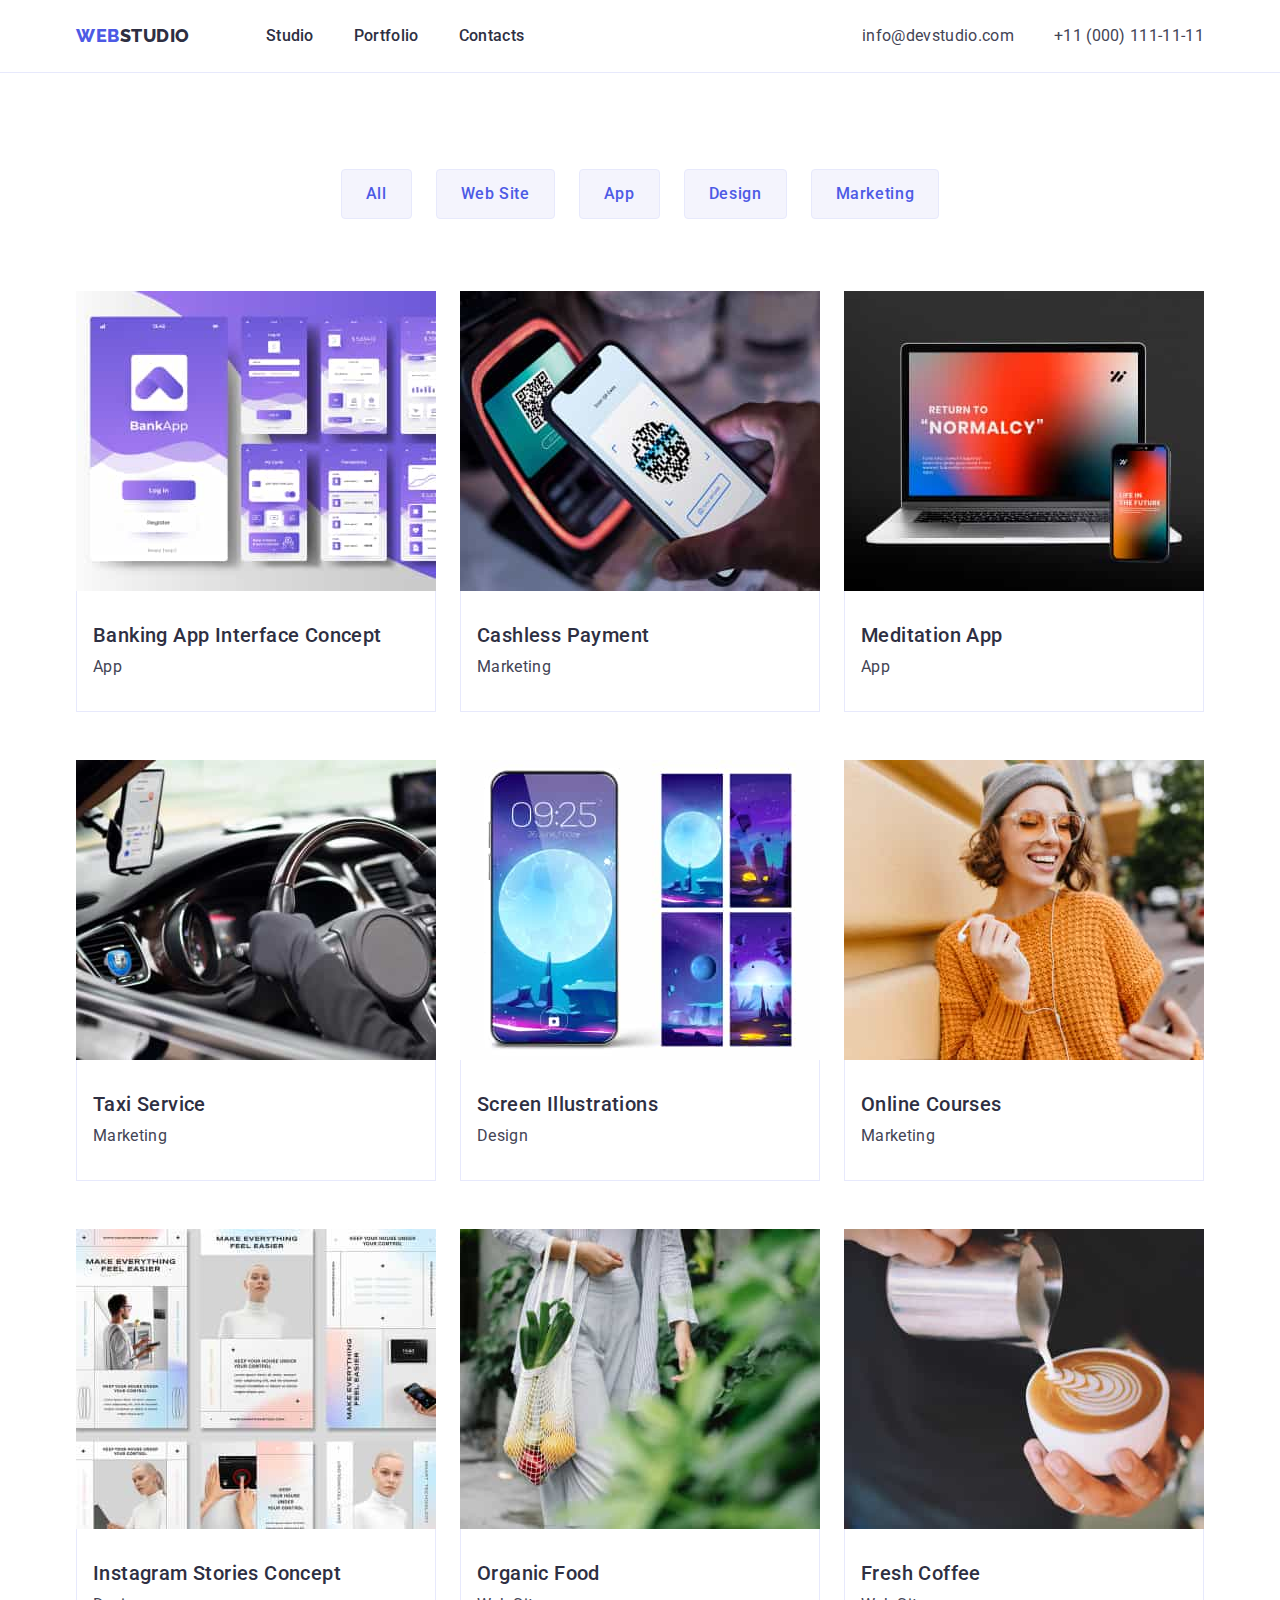
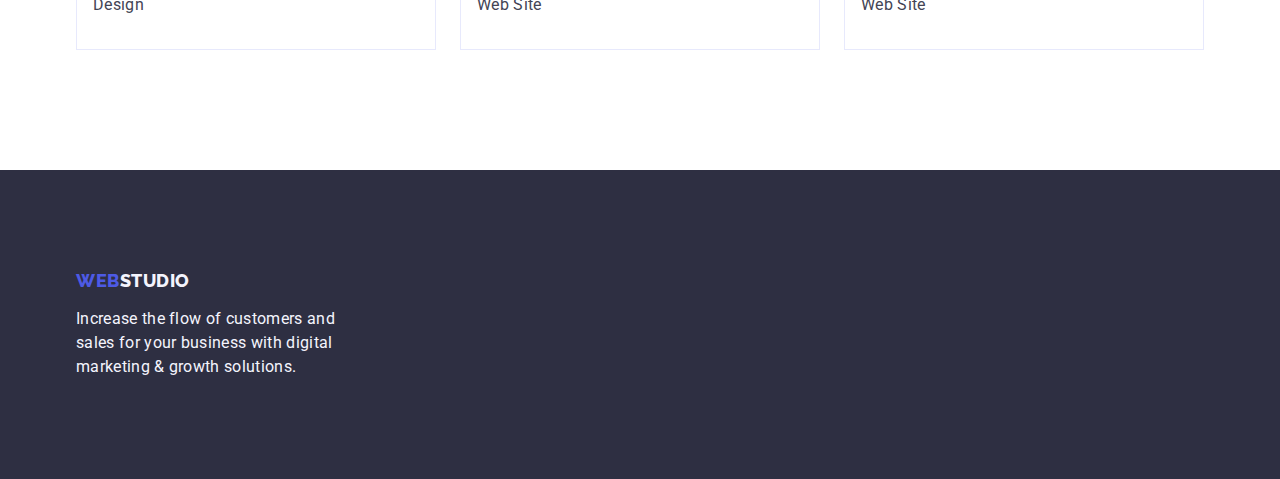
==== portfolio.html @ 01a7c7a2 "Initial commit" ====
<!DOCTYPE html>
<html lang="en">
  <head>
    <meta charset="UTF-8" />
    <meta http-equiv="X-UA-Compatible" content="IE=edge" />
    <meta name="viewport" content="width=device-width, initial-scale=1.0" />
    <title>Web Studio</title>
    <!-- Founts -->
    <link rel="preconnect" href="https://fonts.googleapis.com" />
    <link rel="preconnect" href="https://fonts.gstatic.com" crossorigin />
    <link
      href="https://fonts.googleapis.com/css2?family=Raleway:wght@800&family=Roboto:wght@400;500;700;900&display=swap"
      rel="stylesheet"
    />
    <link
      rel="stylesheet"
      href="https://cdn.jsdelivr.net/npm/modern-normalize@1.1.0/modern-normalize.min.css"
    />
    <!-- Custom styles -->
    <link rel="stylesheet" href="./css/styles.css" />
  </head>
  <body>
    <!-- Header section -->
    <header class="header">
      <div class="header-container container">
        <nav class="header-nav">
          <a class="logo link" href="./index.html"
            >Web<span class="logo-dark">Studio</span></a
          >
          <ul class="header-list list">
            <li class="header-item">
              <a class="header-link link" href="./index.html">Studio</a>
            </li>
            <li class="header-item">
              <a class="header-link link" href="./portfolio.html">Portfolio</a>
            </li>
            <li class="header-item">
              <a class="header-link link" href="">Contacts</a>
            </li>
          </ul>
        </nav>
        <address class="header-contact">
          <ul class="header-contact-list list">
            <li class="header-contact-item">
              <a
                class="header-contact-link link"
                href="mailto:info@devstudio.com"
                >info@devstudio.com</a
              >
            </li>
            <li class="header-contact-item">
              <a class="header-contact-link link" href="tel:+110001111111"
                >+11 (000) 111-11-11</a
              >
            </li>
          </ul>
        </address>
      </div>
    </header>
    <main>
      <!-- Portfolio section -->
      <section class="portfolio section">
        <div class="container">
          <h1 class="portfolio-title visually-hidden">Portfolio</h1>
          <ul class="portfolio-filter-list list card-set">
            <li class="portfolio-filter-item">
              <button class="portfolio-filter-btn btn" type="button">
                All
              </button>
            </li>
            <li class="portfolio-filter-item">
              <button class="portfolio-filter-btn btn" type="button">
                Web Site
              </button>
            </li>
            <li class="portfolio-filter-item">
              <button class="portfolio-filter-btn btn" type="button">
                App
              </button>
            </li>
            <li class="portfolio-filter-item">
              <button class="portfolio-filter-btn btn" type="button">
                Design
              </button>
            </li>
            <li class="portfolio-filter-item">
              <button class="portfolio-filter-btn btn" type="button">
                Marketing
              </button>
            </li>
          </ul>
          <ul class="portfolio-list list card-set">
            <li class="portfolio-item card-set-item">
              <a class="portfolio-item-link link" href="">
                <img
                  class="portfolio-img"
                  src="./images/cv/img-11.jpg"
                  alt="App - Foto"
                />
                <div class="portfolio-wrapper">
                  <h2 class="portfolio-subtitle">
                    Banking App Interface Concept
                  </h2>
                  <p class="portfolio-undersubtitle">App</p>
                </div></a
              >
            </li>
            <li class="portfolio-item card-set-item">
              <a class="portfolio-item-link link" href="">
                <img
                  class="portfolio-img"
                  src="./images/cv/img-12.jpg"
                  alt="Marketing - Foto"
                />
                <div class="portfolio-wrapper">
                  <h2 class="portfolio-subtitle">Cashless Payment</h2>
                  <p class="portfolio-undersubtitle">Marketing</p>
                </div></a
              >
            </li>
            <li class="portfolio-item card-set-item">
              <a class="portfolio-item-link link" href="">
                <img
                  class="portfolio-img"
                  src="./images/cv/img-13.jpg"
                  alt="App - Foto"
                />
                <div class="portfolio-wrapper">
                  <h2 class="portfolio-subtitle">Meditation App</h2>
                  <p class="portfolio-undersubtitle">App</p>
                </div></a
              >
            </li>
            <li class="portfolio-item card-set-item">
              <a class="portfolio-item-link link" href="">
                <img
                  class="portfolio-img"
                  src="./images/cv/img-21.jpg"
                  alt="Marketing - Foto"
                />
                <div class="portfolio-wrapper">
                  <h2 class="portfolio-subtitle">Taxi Service</h2>
                  <p class="portfolio-undersubtitle">Marketing</p>
                </div></a
              >
            </li>
            <li class="portfolio-item card-set-item">
              <a class="portfolio-item-link link" href="">
                <img
                  class="portfolio-img"
                  src="./images/cv/img-22.jpg"
                  alt="Design - Foto"
                />
                <div class="portfolio-wrapper">
                  <h2 class="portfolio-subtitle">Screen Illustrations</h2>
                  <p class="portfolio-undersubtitle">Design</p>
                </div></a
              >
            </li>
            <li class="portfolio-item card-set-item">
              <a class="portfolio-item-link link" href="">
                <img
                  class="portfolio-img"
                  src="./images/cv/img-23.jpg"
                  alt="Marketing - Foto"
                />
                <div class="portfolio-wrapper">
                  <h2 class="portfolio-subtitle">Online Courses</h2>
                  <p class="portfolio-undersubtitle">Marketing</p>
                </div></a
              >
            </li>
            <li class="portfolio-item card-set-item">
              <a class="portfolio-item-link link" href="">
                <img
                  class="portfolio-img"
                  src="./images/cv/img-31.jpg"
                  alt="Design - Foto"
                />
                <div class="portfolio-wrapper">
                  <h2 class="portfolio-subtitle">Instagram Stories Concept</h2>
                  <p class="portfolio-undersubtitle">Design</p>
                </div></a
              >
            </li>
            <li class="portfolio-item card-set-item">
              <a class="portfolio-item-link link" href="">
                <img
                  class="portfolio-img"
                  src="./images/cv/img-32.jpg"
                  alt="Web Site - Foto"
                />
                <div class="portfolio-wrapper">
                  <h2 class="portfolio-subtitle">Organic Food</h2>
                  <p class="portfolio-undersubtitle">Web Site</p>
                </div></a
              >
            </li>
            <li class="portfolio-item card-set-item">
              <a class="portfolio-item-link link" href="">
                <img
                  class="portfolio-img"
                  src="./images/cv/img-33.jpg"
                  alt="Web Site - Foto"
                />
                <div class="portfolio-wrapper">
                  <h2 class="portfolio-subtitle">Fresh Coffee</h2>
                  <p class="portfolio-undersubtitle">Web Site</p>
                </div></a
              >
            </li>
          </ul>
        </div>
      </section>
    </main>
    <!-- Footer section -->
    <footer class="footer">
      <div class="container">
        <a class="logo link footer-logo" href="./index.html"
          >Web<span class="logo-light">Studio</span></a
        >
        <p class="footer-undersubtitle">
          Increase the flow of customers and sales for your business with
          digital marketing & growth solutions.
        </p>
      </div>
    </footer>
  </body>
</html>
---- css/styles.css ----
:root {
  /* Text colors */
  --color-txt-main-slate: #434455;
  --color-txt-nav-hover-ocean: #404bbf;
  --color-txt-caption-navy-blue: #2e2f42;
  --color-txt-caption-iris: #4d5ae5;
  --color-txt-caption-cloud: #f4f4fd;
  --color-txt-white: #ffffff;
  /* BG colors */
  --color-bg-white: #ffffff;
  --color-bg-navy-blue: #2e2f42;
  --color-bg-cloud: #f4f4fd;
  --color-bg-btn-iris: #4d5ae5;
  --color-bg-btn-hover-ocean: #404bbf;
  --color-bg-btn-cloud: #f4f4fd;
  /* Border colors */
  --color-border-cornflower: #e7e9fc;
  /* Free colors */
  --color-green: #31d0aa;
  --color-light-slate: #8e8f99;
  --color-navy-blue-modal: #2e2f42;
  --color-grey: #2e2f42;
  --color-dairy: #fcfcfc;
  /* Founts */
  --fount-primary: Roboto, sans-serif;
  --fount-secondary: Raleway, sans-serif;
  /* Others var */
  --indent: 24px;
  --item: 4;
}
/* 
  |==========================================================
  | Base styles
  |==========================================================
*/
body {
  font-family: var(--fount-primary);
  font-weight: 400;
  font-size: 16px;
  line-height: 1.5;
  letter-spacing: 0.02em;
  color: var(--color-txt-main-slate);
  background-color: var(--color-bg-white);
  /*  text-align: inherit; */
}
/* Reset start styles*/
h1,
h2,
h3,
h4,
h5,
h6,
p {
  margin: 0;
}
img {
  display: block;
  width: 100%;
  /* max-width: 100%; */
  height: auto;
}
.link {
  text-decoration: none;
  color: currentColor;
}
.list {
  list-style: none;
  margin: 0;
  padding: 0;
}
/* Reset end styles*/
.visually-hidden {
  position: absolute;
  width: 1px;
  height: 1px;
  margin: -1px;
  border: 0;
  padding: 0;

  white-space: nowrap;
  clip-path: inset(100%);
  clip: rect(0 0 0 0);
  overflow: hidden;
}
.container {
  width: 1158px;
  margin-left: auto;
  margin-right: auto;
  padding-left: 15px;
  padding-right: 15px;

  /* outline: 2px solid red;
  outline-offset: -2px; */
}
.section {
  padding-top: 120px;
  padding-bottom: 120px;
}
.logo {
  text-transform: uppercase;
  font-family: var(--fount-secondary);
  font-weight: 800;
  font-size: 18px;
  line-height: 1.17;
  align-items: center;
  letter-spacing: 0.03em;
  color: var(--color-txt-caption-iris);
  margin-right: 76px;
  display: block;
  padding: 24px 0;
}
.logo-light {
  color: var(--color-txt-caption-cloud);
}
.logo-dark {
  color: var(--color-txt-caption-navy-blue);
}
.btn {
  font-family: inherit;
  background-color: var(--color-bg-btn-cloud);
  cursor: pointer;
  font-weight: 500;
  align-items: center;
  text-align: center;
  letter-spacing: 0.04em;
  font-size: 16px;
  line-height: 1.5;
  min-width: 69px;
  min-height: 48px;
  padding: 11px 23px;
  border: 1px solid var(--color-border-cornflower);
  border-radius: 4px;
}
.btn:hover,
.btn:focus {
  background-color: var(--color-bg-btn-hover-ocean);
  box-shadow: 0px 3px 1px rgba(0, 0, 0, 0.1), 0px 2px 1px rgba(0, 0, 0, 0.08),
    0px 2px 2px rgba(0, 0, 0, 0.12);
}
.btn-dark {
  background-color: var(--color-bg-btn-iris);
}
.btn-dark:hover,
.btn-dark:focus {
  box-shadow: 0px 4px 4px rgba(0, 0, 0, 0.15);
}
/* 
  |==========================================================
  | Card set styles
  |==========================================================
*/
.card-set {
  display: flex;
  flex-wrap: wrap;
  gap: var(--indent);
}
.card-set-item {
  width: calc((100% - (var(--indent) * (var(--item) - 1))) / var(--item));
}
/* 
  |==========================================================
  | Header styles
  |==========================================================
*/

.header {
  background-color: var(--color-bg-white);
  border-bottom: 1px solid var(--color-border-cornflower);
}
.header-container {
  display: flex;
  align-items: center;
}
.header-nav {
  display: flex;
  align-items: center;
  margin-right: auto;
}
.header-list {
  font-weight: 500;
  display: flex;
  align-items: center;
  gap: 40px;
}
.header-item {
}
.header-link {
  color: var(--color-txt-caption-navy-blue);
  display: block;
  padding: 24px 0;
}
.header-link:hover,
.header-link:focus {
  color: var(--color-txt-nav-hover-ocean);
}
.header-contact {
  font-style: normal;
}
.header-contact-list {
  display: flex;
  align-items: center;
  gap: 40px;
}
.header-contact-item {
}
.header-contact-link {
  color: var(--color-txt-main-slate);
  display: block;
  padding: 24px 0;
}
.header-contact-link:hover,
.header-contact-link:focus {
  color: var(--color-txt-nav-hover-ocean);
}
/* 
  |==========================================================
  | Hero styles
  |==========================================================
*/
.hero {
  background-color: var(--color-bg-navy-blue);
  padding-top: 188px;
  padding-bottom: 188px;
}
.hero-title {
  font-weight: 700;
  font-size: 56px;
  line-height: 1.07;
  text-align: center;
  letter-spacing: 0.02em;
  color: var(--color-txt-white);
  max-width: 496px;
  margin: 0 auto 48px auto;
}
.hero-btn {
  color: var(--color-txt-white);
  min-width: 169px;
  min-height: 56px;
  padding: 16px 32px;
  border: 0;
  box-shadow: 0px 4px 4px rgba(0, 0, 0, 0.15);
  margin: 0 auto;
  display: block;
}
/* 
  |==========================================================
  | Features styles
  |==========================================================
*/
.features {
  background-color: var(--color-bg-white);
  /* padding-bottom: 60px; */
}
.features-title {
}
.features-list {
}
.features-item {
}
.features-subtitle {
  font-weight: 500;
  font-size: 20px;
  line-height: 1.2;
  color: var(--color-txt-caption-navy-blue);
  letter-spacing: 0.02em;
  margin-bottom: 8px;
}
.features-undersubtitle {
}
/* 
  |==========================================================
  | Product styles
  |==========================================================
*/
.product {
  background-color: var(--color-bg-white);
  padding-top: 0;
}
.product-title {
  font-weight: 700;
  font-size: 36px;
  line-height: 1.11;
  text-align: center;
  text-transform: capitalize;
  color: var(--color-txt-caption-navy-blue);
  margin-bottom: 72px;
}
.product-list {
}
.product-item {
  --item: 3;
}
.product-img {
  /* width: 360px;
  height: 300px; */
}
/* 
  |==========================================================
  | Team styles
  |==========================================================
*/
.team {
  background-color: var(--color-bg-cloud);
}
.team-title {
  font-weight: 700;
  font-size: 36px;
  line-height: 1.11;
  text-align: center;
  text-transform: capitalize;
  letter-spacing: 0.02em;
  color: var(--color-txt-caption-navy-blue);
  margin-bottom: 72px;
}
.team-list {
  /* --indent: 24px;
  --item: 4; */
}
.team-item {
  background-color: var(--color-bg-white);
  box-shadow: 0px 1px 6px rgba(46, 47, 66, 0.08),
    0px 1px 1px rgba(46, 47, 66, 0.16), 0px 2px 1px rgba(46, 47, 66, 0.08);
}
.team-img {
  /* width: 264px; */
  /* height: 260px; */
}
.team-wrapper {
  padding: 32px 16px;
  border-radius: 0px 0px 4px 4px;
}
.team-subtitle {
  font-weight: 500;
  font-size: 20px;
  line-height: 1.2;
  letter-spacing: 0.02em;
  text-align: center;
  color: var(--color-txt-caption-navy-blue);
  margin-bottom: 8px;
}
.team-undersubtitle {
  text-align: center;
}
/* 
  |==========================================================
  | Footer styles
  |==========================================================
*/
.footer {
  background-color: var(--color-bg-navy-blue);
  padding-top: 100px;
  padding-bottom: 100px;
}
.footer-list {
}
.footer-item {
}
.footer-logo {
  display: inline-block;
  padding: 0 0 0 0;
  margin-bottom: 16px;
}
.footer-undersubtitle {
  color: var(--color-txt-caption-cloud);
  max-width: 264px;
}
/* 
  |==========================================================
  | Portfolio styles
  |==========================================================
*/
.portfolio {
  background-color: var(--color-bg-white);
  padding-top: 96px;
}
.portfolio-title {
}
.portfolio-list {
  row-gap: 48px;
}
.portfolio-item {
  --item: 3;
}
.portfolio-item-link {
}
.portfolio-img {
  /* width: 360px;
  height: 300px; */
}
.portfolio-wrapper {
  padding: 32px 16px;
  border: 1px solid var(--color-border-cornflower);
  border-top: none;
}
.portfolio-subtitle {
  font-weight: 500;
  font-size: 20px;
  line-height: 1.2;
  letter-spacing: 0.02em;
  color: var(--color-txt-caption-navy-blue);
  margin-bottom: 8px;
}
.portfolio-undersubtitle {
  color: var(--color-txt-main-slate);
}
.portfolio-filter-list {
  justify-content: center;
  --item: 5;
  margin-bottom: 72px;
}
.portfolio-filter-item {
}
.portfolio-filter-btn {
  color: var(--color-bg-btn-iris);
  padding: 12px 24px;
}
.portfolio-filter-btn:hover,
.portfolio-filter-btn:focus {
  border: 1px solid transparent;
}
.portfolio-filter-btn:hover,
.portfolio-filter-btn:focus {
  color: var(--color-txt-white);
}
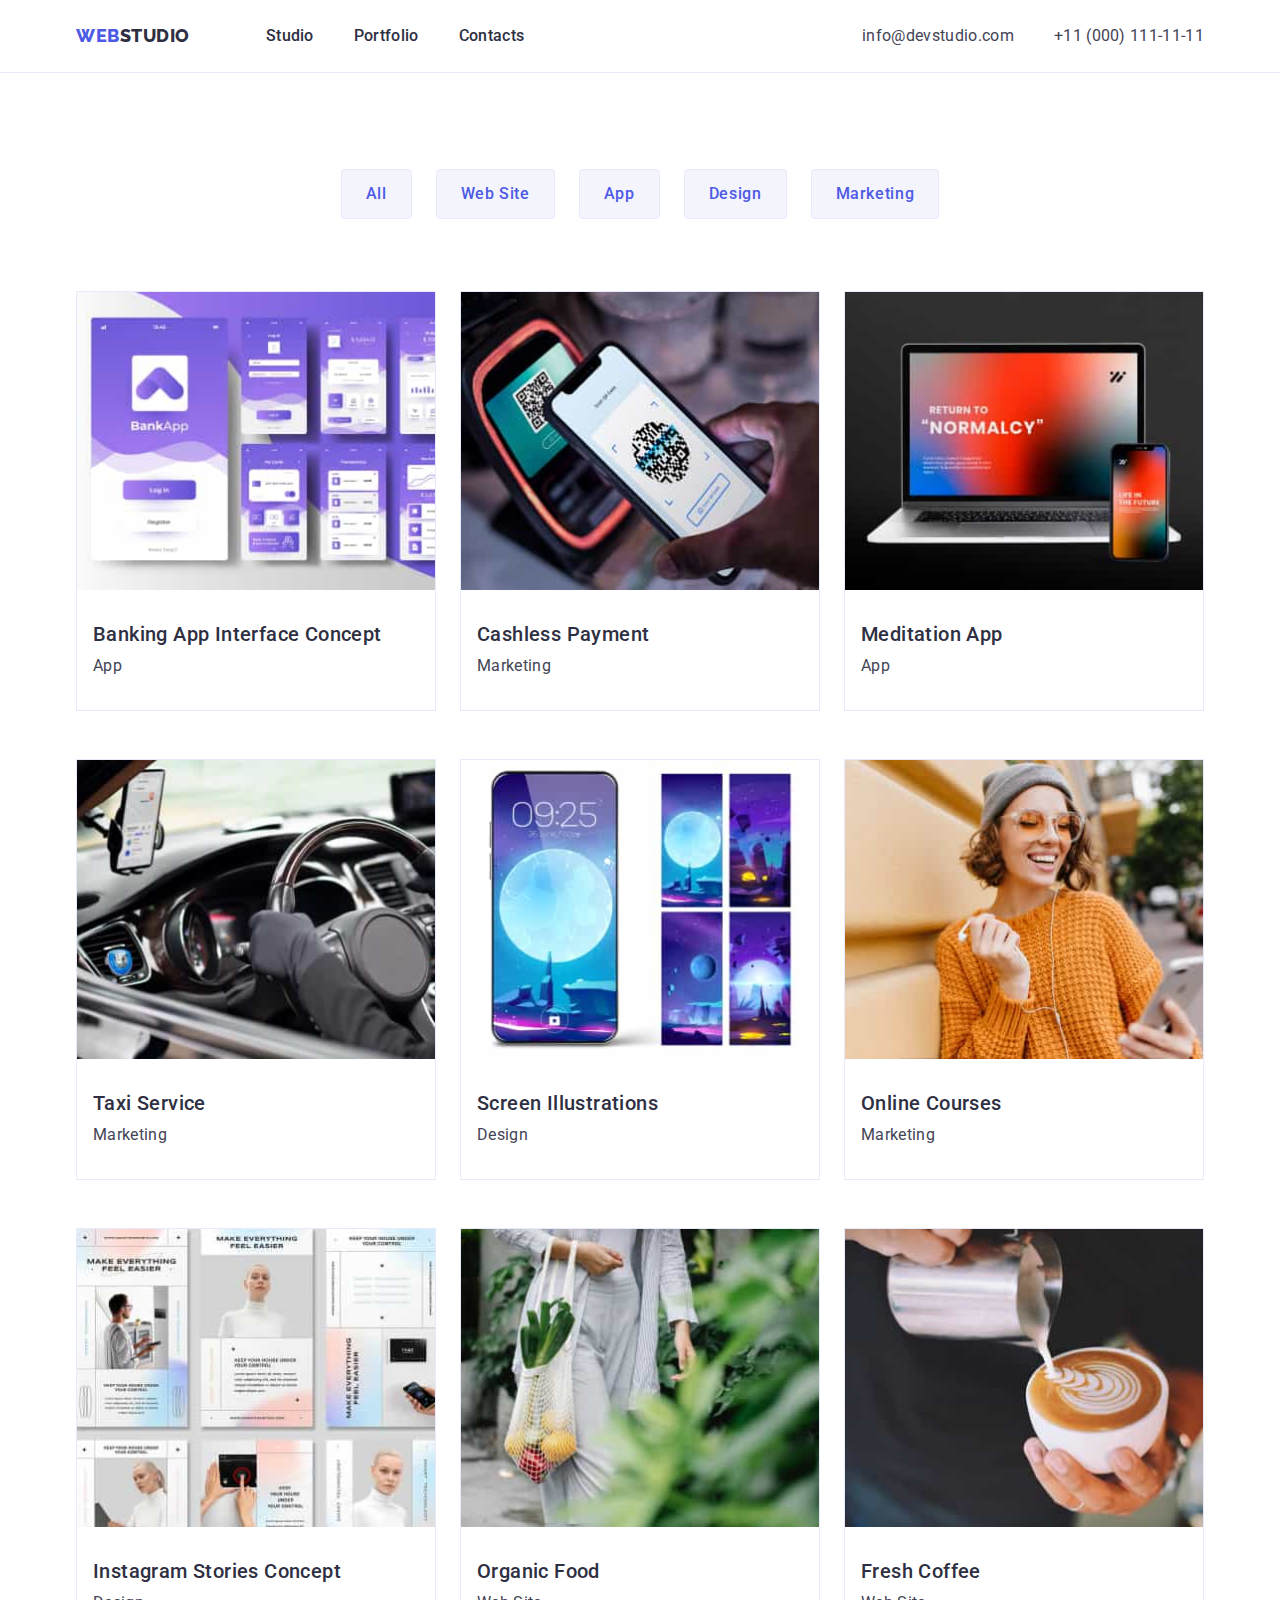
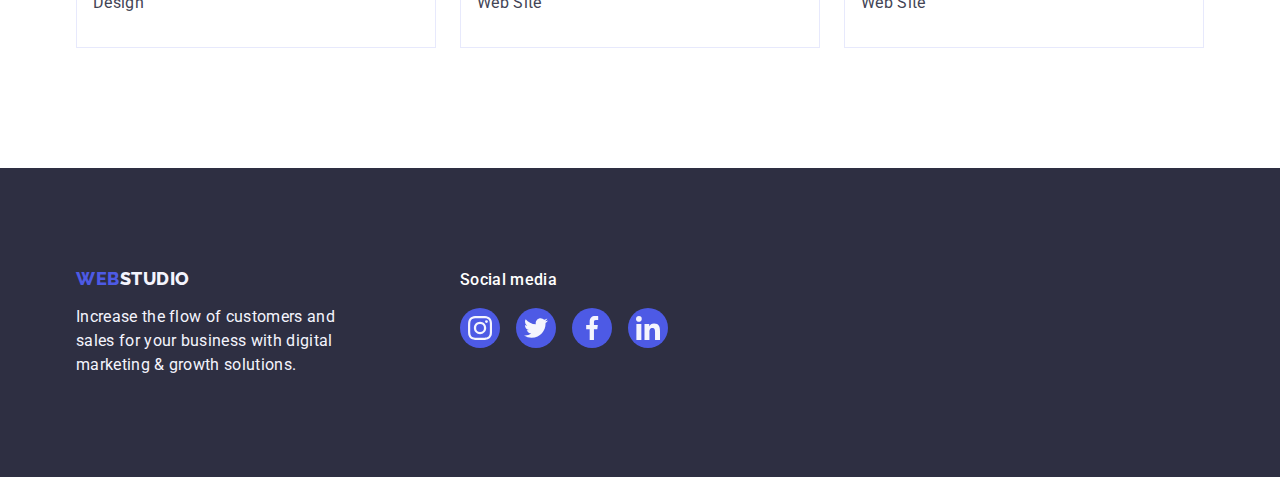
==== commit 7d9c4c9a: "Update portfolio.html" ====
--- a/portfolio.html
+++ b/portfolio.html
@@ -61,7 +61,7 @@
       <!-- Portfolio section -->
       <section class="portfolio section">
         <div class="container">
-          <h1 class="portfolio-title visually-hidden">Portfolio</h1>
+          <h1 class="title visually-hidden">Portfolio</h1>
           <ul class="portfolio-filter-list list card-set">
             <li class="portfolio-filter-item">
               <button class="portfolio-filter-btn btn" type="button">
@@ -216,13 +216,74 @@
     <!-- Footer section -->
     <footer class="footer">
       <div class="container">
-        <a class="logo link footer-logo" href="./index.html"
-          >Web<span class="logo-light">Studio</span></a
-        >
-        <p class="footer-undersubtitle">
-          Increase the flow of customers and sales for your business with
-          digital marketing & growth solutions.
-        </p>
+        <ul class="footer-list list">
+          <li class="footer-item">
+            <a class="logo link footer-logo" href="./index.html"
+              >Web<span class="logo-light">Studio</span></a
+            >
+            <p class="footer-undersubtitle">
+              Increase the flow of customers and sales for your business with
+              digital marketing & growth solutions.
+            </p>
+          </li>
+          <li class="footer-item">
+            <p class="footer-item-titel">Social media</p>
+            <ul class="socials list socials-footer">
+              <li class="socials-item">
+                <a
+                  class="socials-link link"
+                  href="https://instagram.com"
+                  target="_blank"
+                  rel="noopener noreferrer"
+                  aria-label="Instagram icon"
+                >
+                  <svg class="socials-icon" width="24" height="24">
+                    <use href="./images/icons.svg#social1-instagram"></use>
+                  </svg>
+                </a>
+              </li>
+              <li class="socials-item">
+                <a
+                  class="socials-link link"
+                  href="https://twitter.com"
+                  target="_blank"
+                  rel="noopener noreferrer"
+                  aria-label="Twitter icon"
+                >
+                  <svg class="socials-icon" width="24" height="24">
+                    <use href="./images/icons.svg#social2-twitter"></use>
+                  </svg>
+                </a>
+              </li>
+              <li class="socials-item">
+                <a
+                  class="socials-link link"
+                  href="https://facebook.com"
+                  target="_blank"
+                  rel="noopener noreferrer"
+                  aria-label="Facebook icon"
+                >
+                  <svg class="socials-icon" width="24" height="24">
+                    <use href="./images/icons.svg#social3-facebook"></use>
+                  </svg>
+                </a>
+              </li>
+              <li class="socials-item">
+                <a
+                  class="socials-link link"
+                  href="https://linkedin.com"
+                  target="_blank"
+                  rel="noopener noreferrer"
+                  aria-label="Linkedin icon"
+                >
+                  <svg class="socials-icon" width="24" height="24">
+                    <use href="./images/icons.svg#social4-linkedin"></use>
+                  </svg>
+                </a>
+              </li>
+            </ul>
+          </li>
+        </ul>
       </div>
     </footer>
   </body>
--- a/css/styles.css
+++ b/css/styles.css
@@ -10,14 +10,14 @@
   --color-bg-white: #ffffff;
   --color-bg-navy-blue: #2e2f42;
   --color-bg-cloud: #f4f4fd;
-  --color-bg-btn-iris: #4d5ae5;
-  --color-bg-btn-hover-ocean: #404bbf;
+  --color-bg-iris: #4d5ae5;
+  --color-bg-hover-ocean: #404bbf;
   --color-bg-btn-cloud: #f4f4fd;
+  --color-bg-green: #31d0aa;
   /* Border colors */
   --color-border-cornflower: #e7e9fc;
+  --color-border-light-slate: #8e8f99;
   /* Free colors */
-  --color-green: #31d0aa;
-  --color-light-slate: #8e8f99;
   --color-navy-blue-modal: #2e2f42;
   --color-grey: #2e2f42;
   --color-dairy: #fcfcfc;
@@ -130,20 +130,32 @@
   padding: 11px 23px;
   border: 1px solid var(--color-border-cornflower);
   border-radius: 4px;
+  transition: 400ms;
 }
 .btn:hover,
 .btn:focus {
-  background-color: var(--color-bg-btn-hover-ocean);
+  background-color: var(--color-bg-hover-ocean);
   box-shadow: 0px 3px 1px rgba(0, 0, 0, 0.1), 0px 2px 1px rgba(0, 0, 0, 0.08),
     0px 2px 2px rgba(0, 0, 0, 0.12);
 }
 .btn-dark {
-  background-color: var(--color-bg-btn-iris);
+  background-color: var(--color-bg-iris);
 }
 .btn-dark:hover,
 .btn-dark:focus {
   box-shadow: 0px 4px 4px rgba(0, 0, 0, 0.15);
 }
+.title {
+  font-weight: 700;
+  font-size: 36px;
+  line-height: 1.11;
+  text-align: center;
+  text-transform: capitalize;
+  letter-spacing: 0.02em;
+  color: var(--color-txt-caption-navy-blue);
+  margin-bottom: 72px;
+}
+
 /* 
   |==========================================================
   | Card set styles
@@ -218,16 +230,27 @@
   |==========================================================
 */
 .hero {
+  max-width: 1440px;
+  margin-left: auto;
+  margin-right: auto;
   background-color: var(--color-bg-navy-blue);
   padding-top: 188px;
   padding-bottom: 188px;
+  background-image: linear-gradient(
+      0deg,
+      rgba(46, 47, 66, 0.7),
+      rgba(46, 47, 66, 0.7)
+    ),
+    url(../images/hero/bg-img.jpg);
+  background-repeat: no-repeat;
+  background-position: center;
+  /* background-size: 1440px; */
+  background-size: cover;
+  background-clip: border-box;
 }
 .hero-title {
-  font-weight: 700;
   font-size: 56px;
   line-height: 1.07;
-  text-align: center;
-  letter-spacing: 0.02em;
   color: var(--color-txt-white);
   max-width: 496px;
   margin: 0 auto 48px auto;
@@ -249,14 +272,27 @@
 */
 .features {
   background-color: var(--color-bg-white);
-  /* padding-bottom: 60px; */
-}
-.features-title {
-}
+}
+/* 
 .features-list {
 }
 .features-item {
-}
+} 
+*/
+.features-icon {
+  display: flex;
+  justify-content: center;
+  align-items: center;
+  width: 264px;
+  height: 112px;
+  background: var(--color-bg-cloud);
+  border-radius: 4px;
+  margin-bottom: 8px;
+}
+/* 
+.features-svg {
+} 
+*/
 .features-subtitle {
   font-weight: 500;
   font-size: 20px;
@@ -265,8 +301,11 @@
   letter-spacing: 0.02em;
   margin-bottom: 8px;
 }
+/* 
 .features-undersubtitle {
-}
+} 
+*/
+
 /* 
   |==========================================================
   | Product styles
@@ -276,17 +315,10 @@
   background-color: var(--color-bg-white);
   padding-top: 0;
 }
-.product-title {
-  font-weight: 700;
-  font-size: 36px;
-  line-height: 1.11;
-  text-align: center;
-  text-transform: capitalize;
-  color: var(--color-txt-caption-navy-blue);
-  margin-bottom: 72px;
-}
+/* 
 .product-list {
-}
+} 
+*/
 .product-item {
   --item: 3;
 }
@@ -301,16 +333,6 @@
 */
 .team {
   background-color: var(--color-bg-cloud);
-}
-.team-title {
-  font-weight: 700;
-  font-size: 36px;
-  line-height: 1.11;
-  text-align: center;
-  text-transform: capitalize;
-  letter-spacing: 0.02em;
-  color: var(--color-txt-caption-navy-blue);
-  margin-bottom: 72px;
 }
 .team-list {
   /* --indent: 24px;
@@ -340,6 +362,78 @@
 }
 .team-undersubtitle {
   text-align: center;
+  margin-bottom: 8px;
+}
+/* 
+  |==========================================================
+  | Socials icons styles
+  |==========================================================
+*/
+.socials {
+  display: flex;
+  justify-content: center;
+  gap: 24px;
+}
+.socials-footer {
+  gap: 16px;
+}
+/* 
+.socials-item {
+} 
+*/
+.socials-link {
+  display: flex;
+  justify-content: center;
+  align-items: center;
+  width: 40px;
+  height: 40px;
+  background-color: var(--color-bg-iris);
+  border-radius: 50%;
+  color: var(--color-bg-cloud);
+}
+.socials-link:hover,
+.socials-link:focus {
+  background-color: var(--color-bg-hover-ocean);
+}
+
+.socials-icon {
+  fill: currentColor;
+}
+/* 
+  |==========================================================
+  | Customers styles
+  |==========================================================
+*/
+/* 
+.customers {
+}
+*/
+.customers-list {
+  display: flex;
+  justify-content: center;
+  gap: 24px;
+}
+/* 
+.customers-item {
+} 
+*/
+.customers-link {
+  display: flex;
+  justify-content: center;
+  align-items: center;
+  width: 168px;
+  height: 88px;
+  border: 1px solid var(--color-border-light-slate);
+  border-radius: 4px;
+  color: var(--color-border-light-slate);
+}
+.customers-link:hover,
+.customers-link:focus {
+  color: var(--color-bg-hover-ocean);
+  border: 1px solid var(--color-bg-hover-ocean);
+}
+.customers-icon {
+  fill: currentColor;
 }
 /* 
   |==========================================================
@@ -352,8 +446,15 @@
   padding-bottom: 100px;
 }
 .footer-list {
+  display: flex;
+  gap: 120px;
 }
 .footer-item {
+}
+.footer-item-titel {
+  font-weight: 500;
+  color: var(--color-txt-white);
+  margin-bottom: 16px;
 }
 .footer-logo {
   display: inline-block;
@@ -373,24 +474,30 @@
   background-color: var(--color-bg-white);
   padding-top: 96px;
 }
-.portfolio-title {
-}
 .portfolio-list {
   row-gap: 48px;
 }
 .portfolio-item {
   --item: 3;
+  border: 1px solid var(--color-border-cornflower);
 }
 .portfolio-item-link {
 }
+.portfolio-item-link:hover,
+.portfolio-item-link:focus {
+  border: 1px solid var(--color-bg-cloud);
+  box-shadow: 0px 1px 6px rgba(46, 47, 66, 0.08),
+    0px 1px 1px rgba(46, 47, 66, 0.16), 0px 2px 1px rgba(46, 47, 66, 0.08);
+}
+
 .portfolio-img {
   /* width: 360px;
   height: 300px; */
 }
 .portfolio-wrapper {
   padding: 32px 16px;
-  border: 1px solid var(--color-border-cornflower);
-  border-top: none;
+  /* border: 1px solid var(--color-border-cornflower);
+  border-top: none; */
 }
 .portfolio-subtitle {
   font-weight: 500;
@@ -411,7 +518,7 @@
 .portfolio-filter-item {
 }
 .portfolio-filter-btn {
-  color: var(--color-bg-btn-iris);
+  color: var(--color-bg-iris);
   padding: 12px 24px;
 }
 .portfolio-filter-btn:hover,
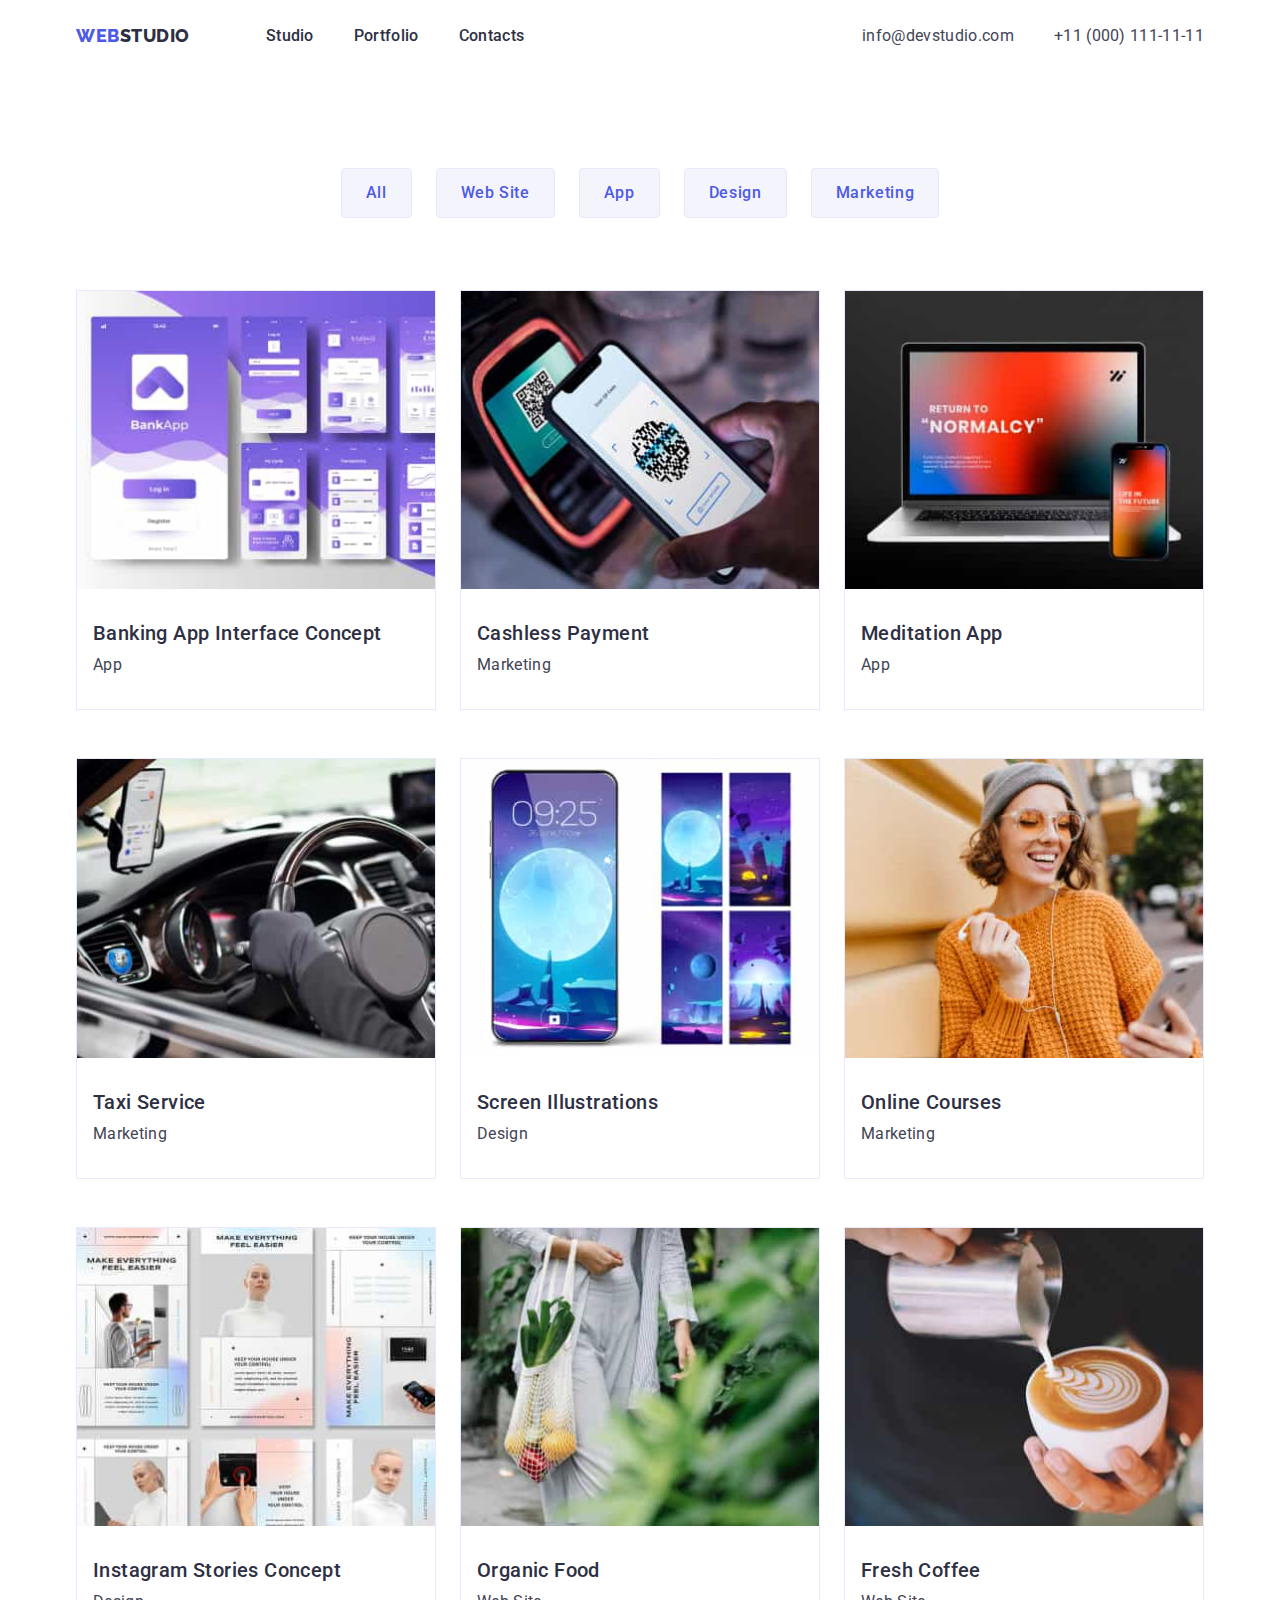
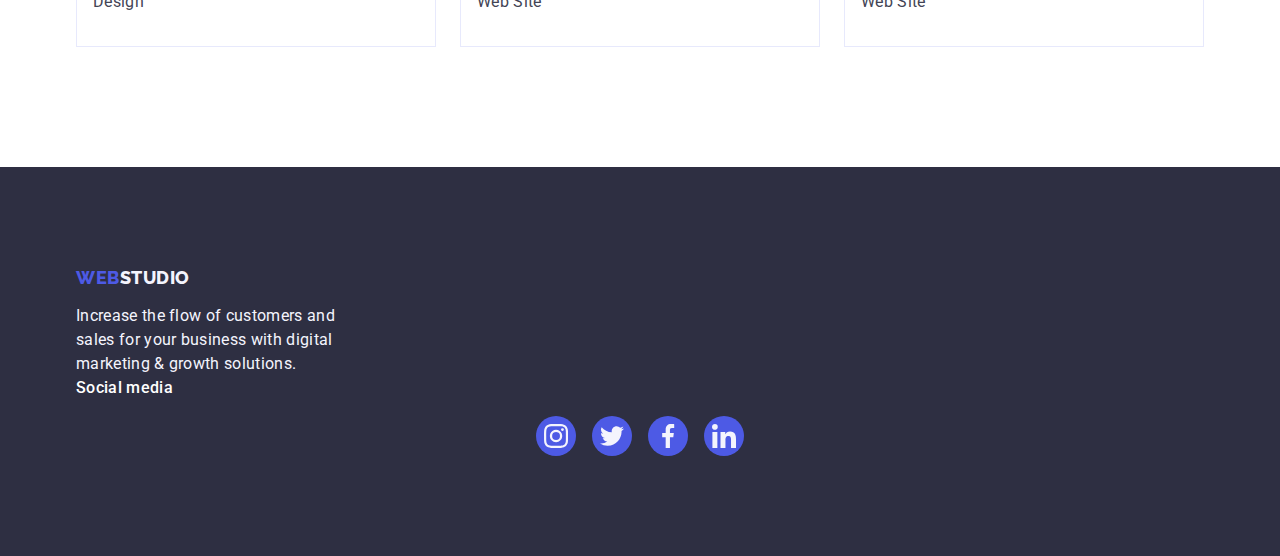
==== commit 4f8e4038: "Update portfolio.html" ====
--- a/portfolio.html
+++ b/portfolio.html
@@ -215,75 +215,73 @@
     </main>
     <!-- Footer section -->
     <footer class="footer">
-      <div class="container">
-        <ul class="footer-list list">
-          <li class="footer-item">
-            <a class="logo link footer-logo" href="./index.html"
-              >Web<span class="logo-light">Studio</span></a
-            >
-            <p class="footer-undersubtitle">
-              Increase the flow of customers and sales for your business with
-              digital marketing & growth solutions.
-            </p>
-          </li>
-          <li class="footer-item">
-            <p class="footer-item-titel">Social media</p>
-            <ul class="socials list socials-footer">
-              <li class="socials-item">
-                <a
-                  class="socials-link link"
-                  href="https://instagram.com"
-                  target="_blank"
-                  rel="noopener noreferrer"
-                  aria-label="Instagram icon"
-                >
-                  <svg class="socials-icon" width="24" height="24">
-                    <use href="./images/icons.svg#social1-instagram"></use>
-                  </svg>
-                </a>
-              </li>
-              <li class="socials-item">
-                <a
-                  class="socials-link link"
-                  href="https://twitter.com"
-                  target="_blank"
-                  rel="noopener noreferrer"
-                  aria-label="Twitter icon"
-                >
-                  <svg class="socials-icon" width="24" height="24">
-                    <use href="./images/icons.svg#social2-twitter"></use>
-                  </svg>
-                </a>
-              </li>
-              <li class="socials-item">
-                <a
-                  class="socials-link link"
-                  href="https://facebook.com"
-                  target="_blank"
-                  rel="noopener noreferrer"
-                  aria-label="Facebook icon"
-                >
-                  <svg class="socials-icon" width="24" height="24">
-                    <use href="./images/icons.svg#social3-facebook"></use>
-                  </svg>
-                </a>
-              </li>
-              <li class="socials-item">
-                <a
-                  class="socials-link link"
-                  href="https://linkedin.com"
-                  target="_blank"
-                  rel="noopener noreferrer"
-                  aria-label="Linkedin icon"
-                >
-                  <svg class="socials-icon" width="24" height="24">
-                    <use href="./images/icons.svg#social4-linkedin"></use>
-                  </svg>
-                </a>
-              </li>
-            </ul>
-          </li>
-        </ul>
+      <div class="footer-container container">
+        <div class="footer-item">
+          <a class="logo link footer-logo" href="./index.html"
+            >Web<span class="logo-light">Studio</span></a
+          >
+          <p class="footer-undersubtitle">
+            Increase the flow of customers and sales for your business with
+            digital marketing & growth solutions.
+          </p>
+        </div>
+        <div class="footer-item">
+          <p class="footer-item-titel">Social media</p>
+          <ul class="socials list socials-footer">
+            <li class="socials-item">
+              <a
+                class="socials-link link"
+                href="https://instagram.com"
+                target="_blank"
+                rel="noopener noreferrer"
+                aria-label="Instagram icon"
+              >
+                <svg class="socials-icon" width="24" height="24">
+                  <use href="./images/icons.svg#social1-instagram"></use>
+                </svg>
+              </a>
+            </li>
+            <li class="socials-item">
+              <a
+                class="socials-link link"
+                href="https://twitter.com"
+                target="_blank"
+                rel="noopener noreferrer"
+                aria-label="Twitter icon"
+              >
+                <svg class="socials-icon" width="24" height="24">
+                  <use href="./images/icons.svg#social2-twitter"></use>
+                </svg>
+              </a>
+            </li>
+            <li class="socials-item">
+              <a
+                class="socials-link link"
+                href="https://facebook.com"
+                target="_blank"
+                rel="noopener noreferrer"
+                aria-label="Facebook icon"
+              >
+                <svg class="socials-icon" width="24" height="24">
+                  <use href="./images/icons.svg#social3-facebook"></use>
+                </svg>
+              </a>
+            </li>
+            <li class="socials-item">
+              <a
+                class="socials-link link"
+                href="https://linkedin.com"
+                target="_blank"
+                rel="noopener noreferrer"
+                aria-label="Linkedin icon"
+              >
+                <svg class="socials-icon" width="24" height="24">
+                  <use href="./images/icons.svg#social4-linkedin"></use>
+                </svg>
+              </a>
+            </li>
+          </ul>
+        </div>
       </div>
     </footer>
   </body>
--- a/css/styles.css
+++ b/css/styles.css
@@ -135,8 +135,8 @@
 .btn:hover,
 .btn:focus {
   background-color: var(--color-bg-hover-ocean);
-  box-shadow: 0px 3px 1px rgba(0, 0, 0, 0.1), 0px 2px 1px rgba(0, 0, 0, 0.08),
-    0px 2px 2px rgba(0, 0, 0, 0.12);
+  /* box-shadow: 0px 3px 1px rgba(0, 0, 0, 0.1), 0px 2px 1px rgba(0, 0, 0, 0.08),
+    0px 2px 2px rgba(0, 0, 0, 0.12); */
 }
 .btn-dark {
   background-color: var(--color-bg-iris);
@@ -177,7 +177,9 @@
 
 .header {
   background-color: var(--color-bg-white);
-  border-bottom: 1px solid var(--color-border-cornflower);
+  /* border-bottom: 1px solid var(--color-border-cornflower); */
+  box-shadow: 0px 2px 1px rgba(46, 47, 66, 0.08),
+    0px 1px 1px rgba(46, 47, 66, 0.16), 0px 1px 6px rgba(46, 47, 66, 0.08);
 }
 .header-container {
   display: flex;
@@ -237,7 +239,6 @@
   padding-top: 188px;
   padding-bottom: 188px;
   background-image: linear-gradient(
-      0deg,
       rgba(46, 47, 66, 0.7),
       rgba(46, 47, 66, 0.7)
     ),
@@ -342,14 +343,14 @@
   background-color: var(--color-bg-white);
   box-shadow: 0px 1px 6px rgba(46, 47, 66, 0.08),
     0px 1px 1px rgba(46, 47, 66, 0.16), 0px 2px 1px rgba(46, 47, 66, 0.08);
+  border-radius: 0px 0px 4px 4px;
 }
 .team-img {
   /* width: 264px; */
   /* height: 260px; */
 }
 .team-wrapper {
-  padding: 32px 16px;
-  border-radius: 0px 0px 4px 4px;
+  padding: 32px 0;
 }
 .team-subtitle {
   font-weight: 500;
@@ -413,10 +414,9 @@
   justify-content: center;
   gap: 24px;
 }
-/* 
-.customers-item {
-} 
-*/
+.customers-title {
+  line-height: 1.1;
+}
 .customers-link {
   display: flex;
   justify-content: center;
@@ -482,6 +482,7 @@
   border: 1px solid var(--color-border-cornflower);
 }
 .portfolio-item-link {
+  display: block;
 }
 .portfolio-item-link:hover,
 .portfolio-item-link:focus {
@@ -528,4 +529,6 @@
 .portfolio-filter-btn:hover,
 .portfolio-filter-btn:focus {
   color: var(--color-txt-white);
-}
+  box-shadow: 0px 3px 1px rgba(0, 0, 0, 0.1), 0px 2px 1px rgba(0, 0, 0, 0.08),
+    0px 2px 2px rgba(0, 0, 0, 0.12);
+}
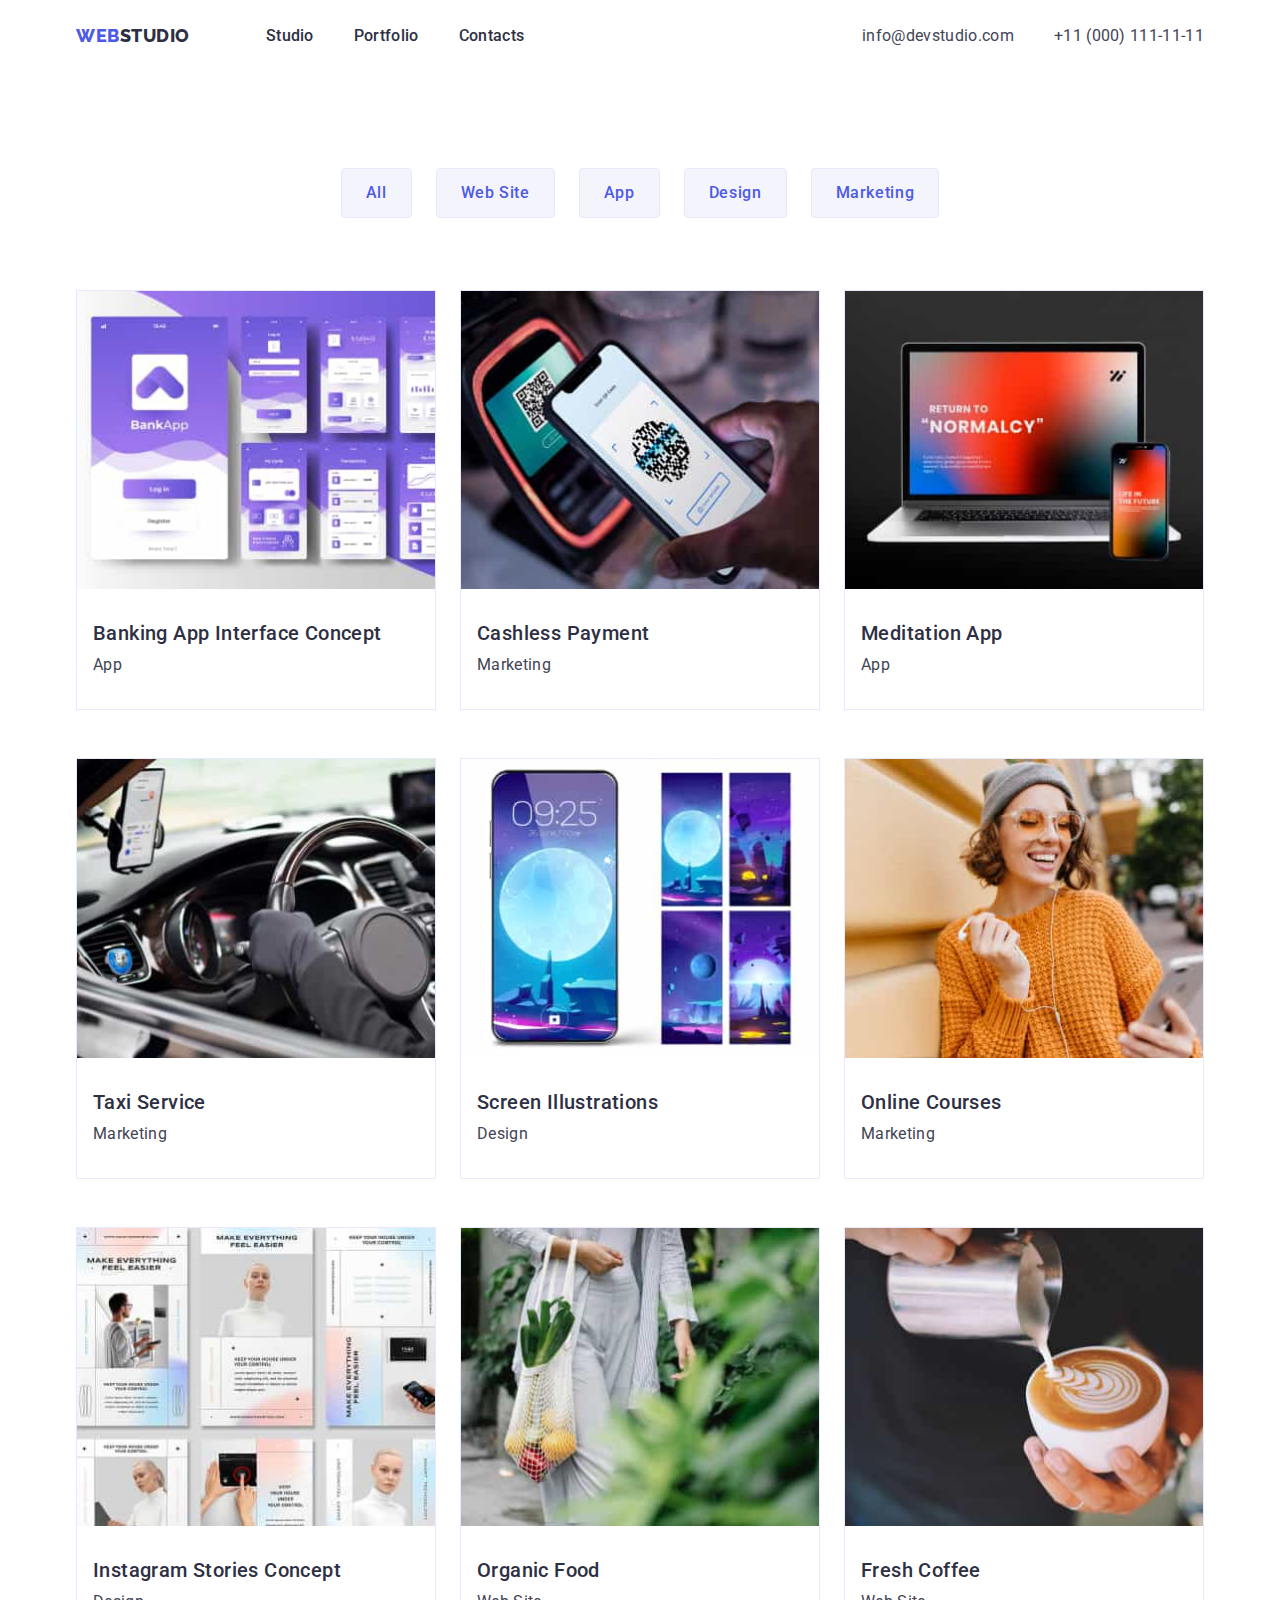
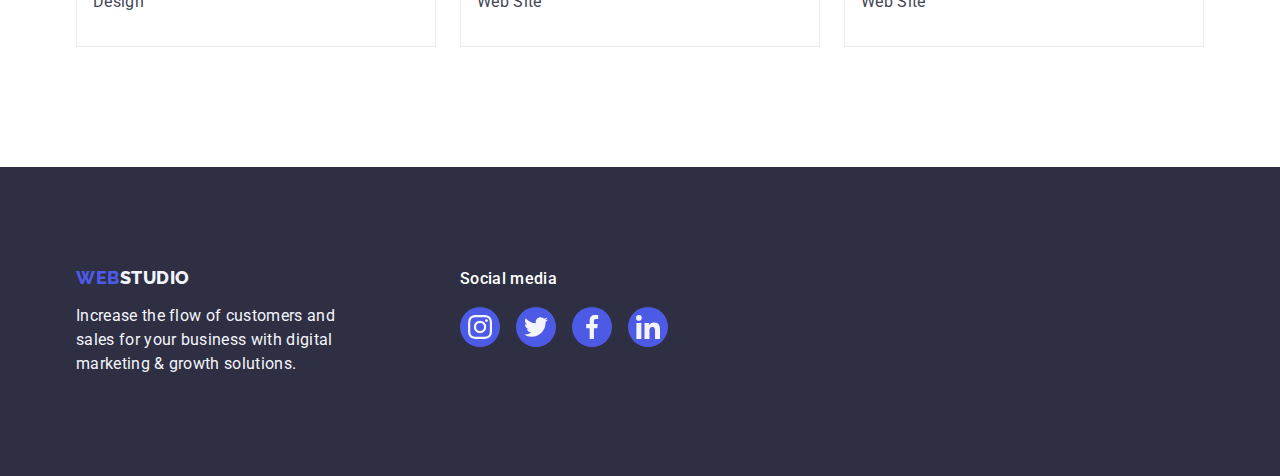
==== commit 76d8b26b: "Update portfolio.html" ====
--- a/portfolio.html
+++ b/portfolio.html
@@ -230,7 +230,7 @@
           <ul class="socials list socials-footer">
             <li class="socials-item">
               <a
-                class="socials-link link"
+                class="socials-link link socials-link-footer"
                 href="https://instagram.com"
                 target="_blank"
                 rel="noopener noreferrer"
@@ -243,7 +243,7 @@
             </li>
             <li class="socials-item">
               <a
-                class="socials-link link"
+                class="socials-link link socials-link-footer"
                 href="https://twitter.com"
                 target="_blank"
                 rel="noopener noreferrer"
@@ -256,7 +256,7 @@
             </li>
             <li class="socials-item">
               <a
-                class="socials-link link"
+                class="socials-link link socials-link-footer"
                 href="https://facebook.com"
                 target="_blank"
                 rel="noopener noreferrer"
@@ -269,7 +269,7 @@
             </li>
             <li class="socials-item">
               <a
-                class="socials-link link"
+                class="socials-link link socials-link-footer"
                 href="https://linkedin.com"
                 target="_blank"
                 rel="noopener noreferrer"
--- a/css/styles.css
+++ b/css/styles.css
@@ -396,7 +396,10 @@
 .socials-link:focus {
   background-color: var(--color-bg-hover-ocean);
 }
-
+.socials-link-footer:hover,
+.socials-link-footer:focus {
+  background-color: var(--color-bg-green);
+}
 .socials-icon {
   fill: currentColor;
 }
@@ -445,11 +448,12 @@
   padding-top: 100px;
   padding-bottom: 100px;
 }
-.footer-list {
-  display: flex;
-  gap: 120px;
+.footer-container {
+  display: flex;
+  align-items: baseline;
 }
 .footer-item {
+  margin-right: 120px;
 }
 .footer-item-titel {
   font-weight: 500;
